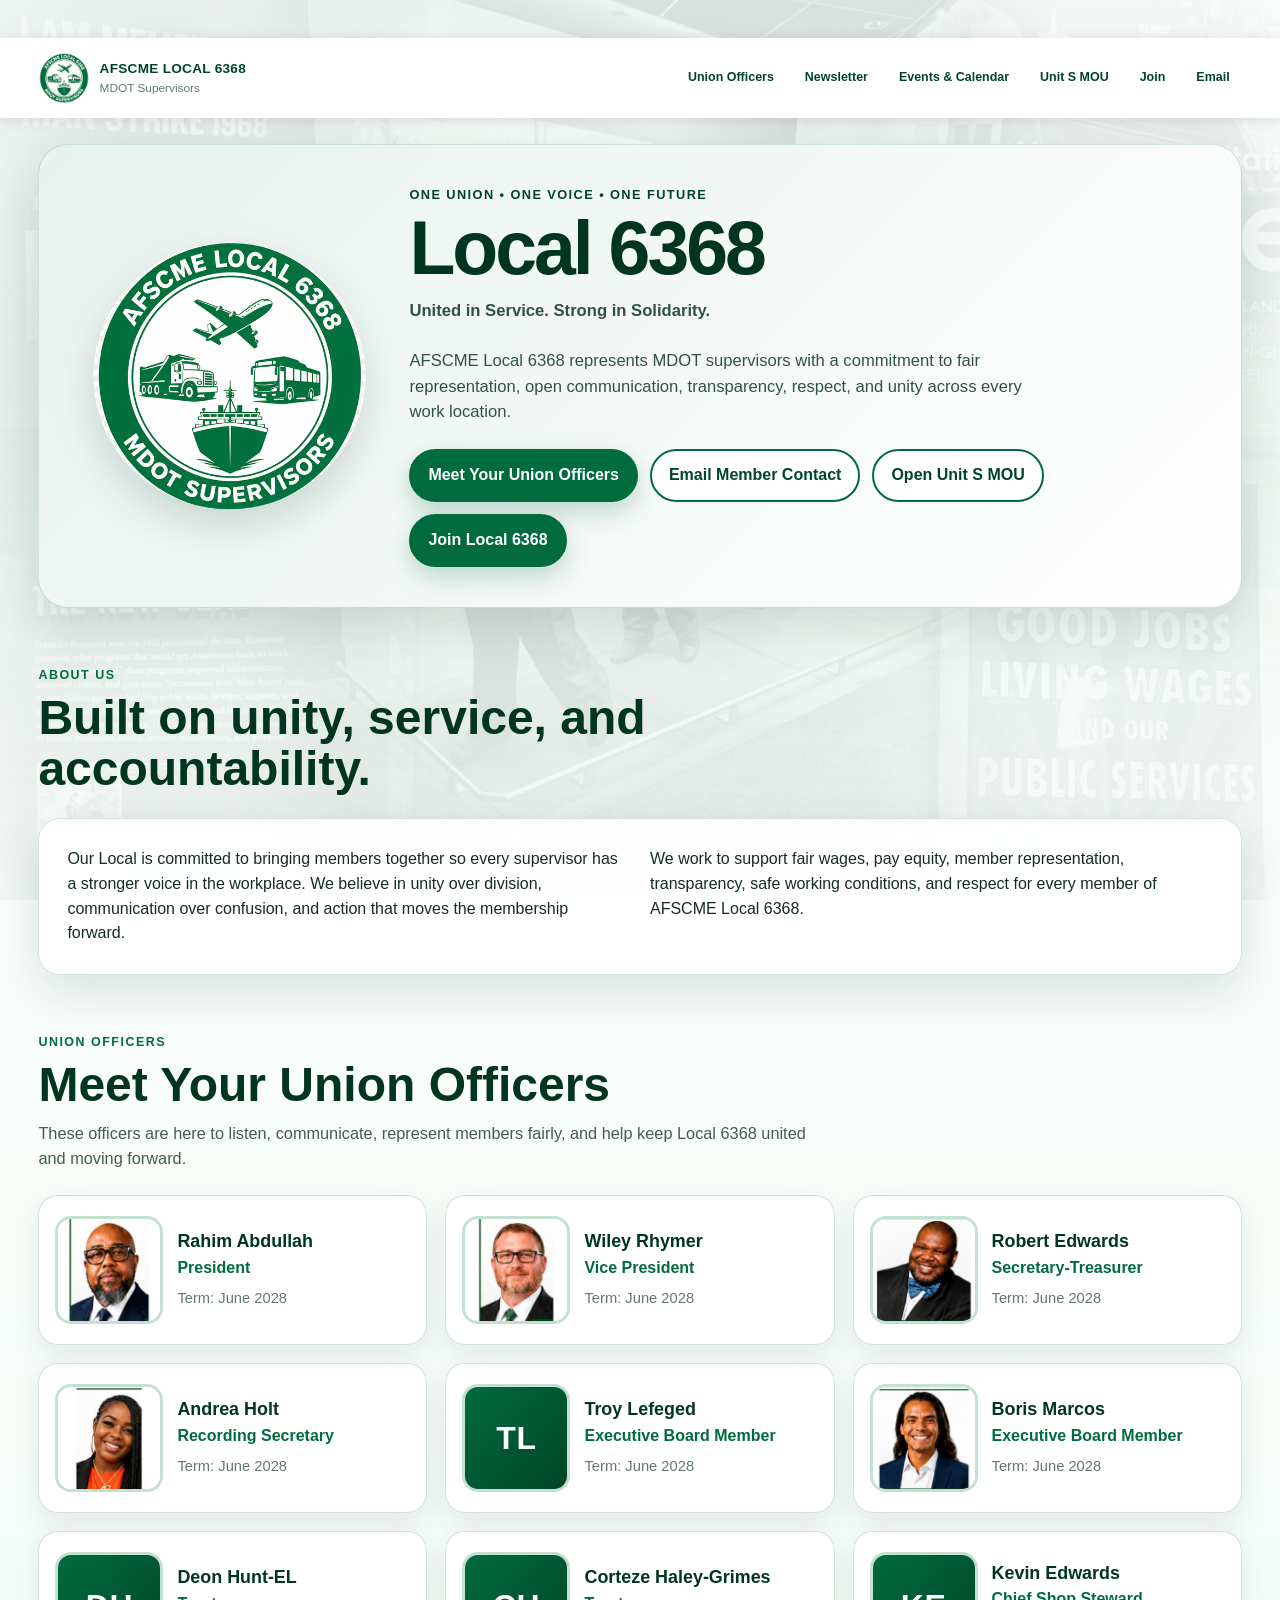
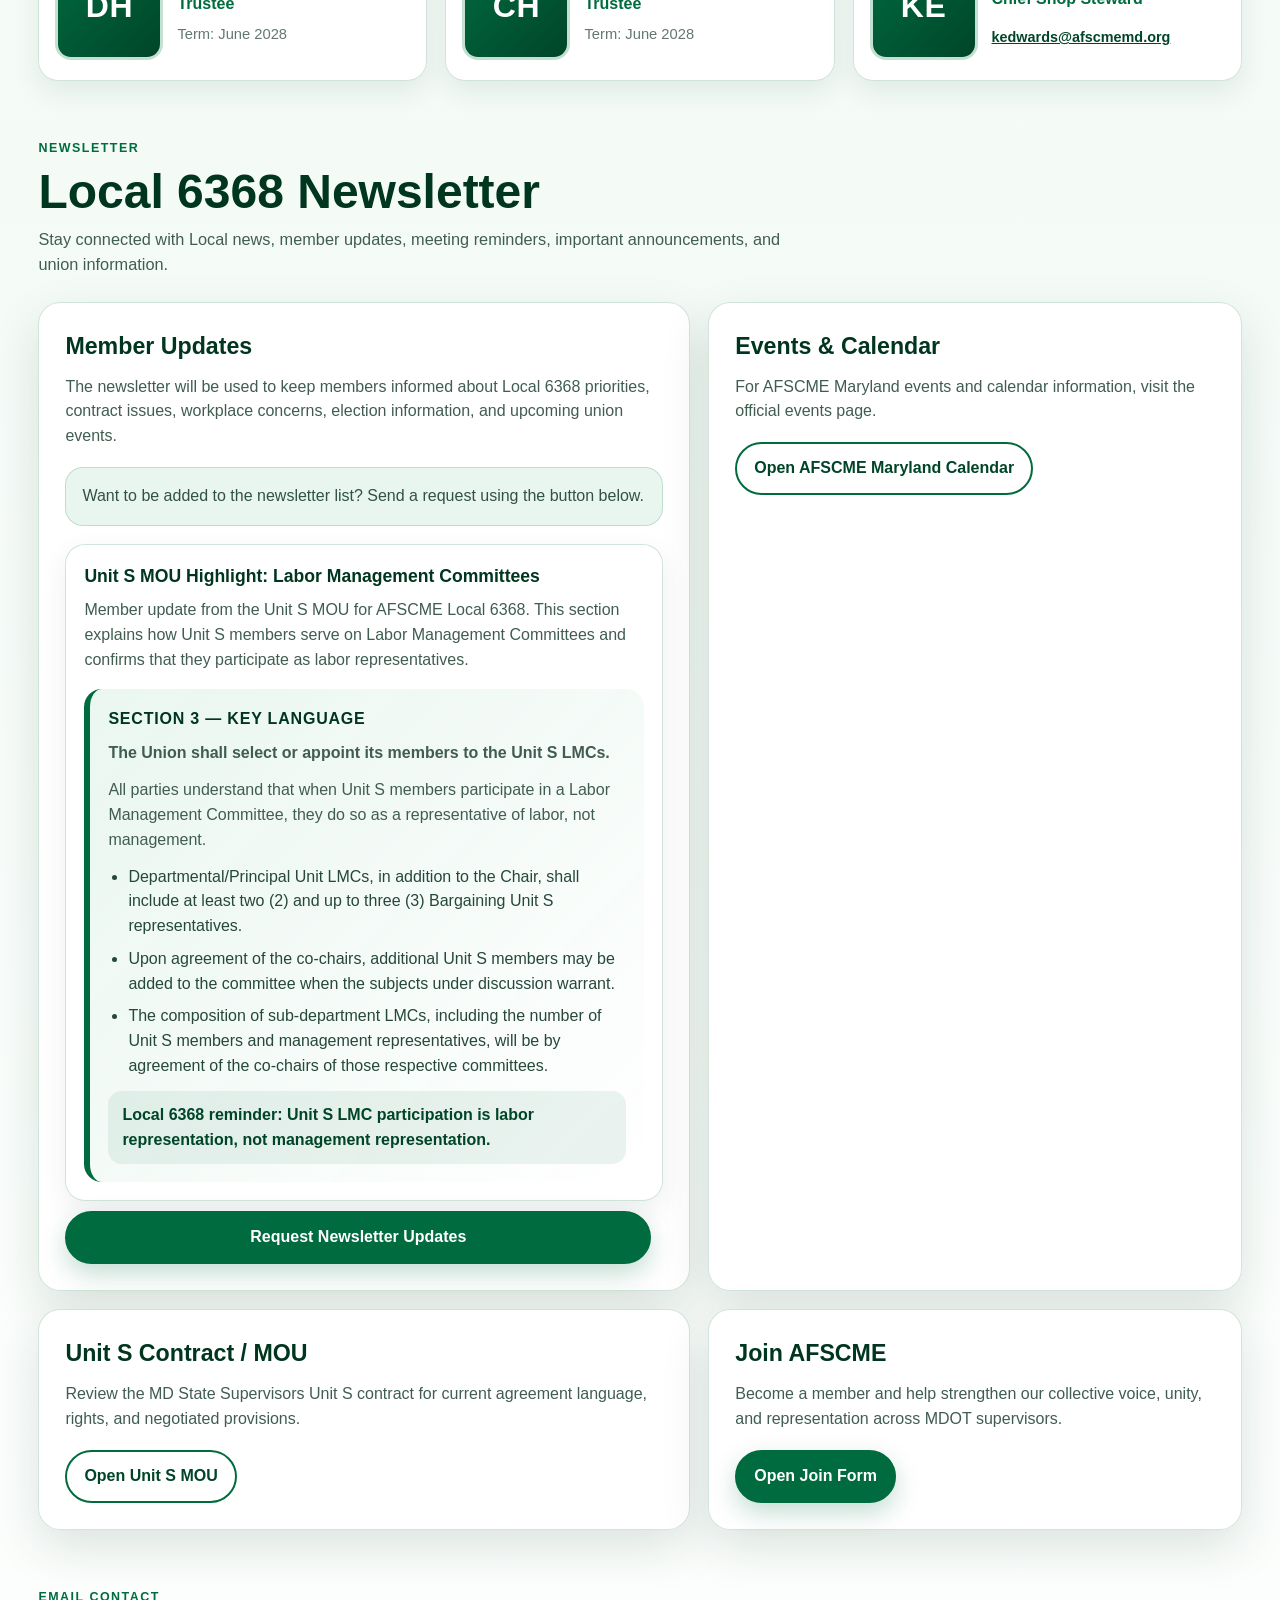
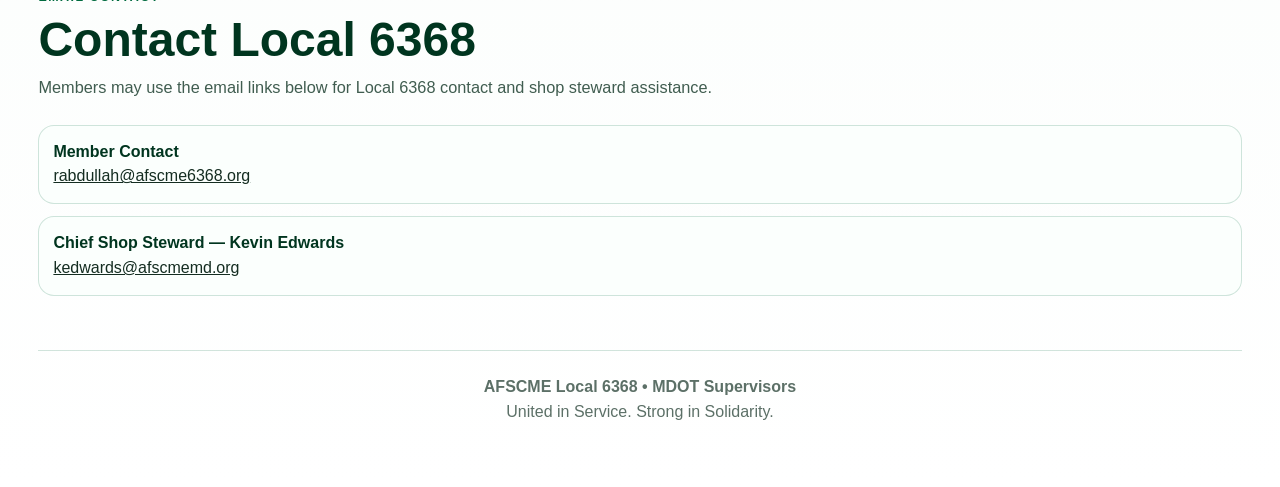
==== index.html @ 73cd6472 "first commit" ====
<!DOCTYPE html>
<html lang="en">
<head>
  <meta charset="utf-8">
  <meta name="viewport" content="width=device-width, initial-scale=1">
  <meta name="description" content="AFSCME Local 6368 MDOT Supervisors landing page with officers, newsletter, events calendar, and member contact information.">
  <title>AFSCME Local 6368 | MDOT Supervisors</title>
  <link rel="stylesheet" href="styles.css">
</head>
<body>
  <div class="page">
    <header class="topbar">
      <div class="topbar-inner">
        <a class="brand" href="#top" aria-label="AFSCME Local 6368 home">
          <img src="[data-uri]" alt="AFSCME Local 6368 MDOT Supervisors logo">
          <span><strong>AFSCME Local 6368</strong><span>MDOT Supervisors</span></span>
        </a>
        <nav aria-label="Main navigation">
          <a href="#officers">Union Officers</a>
          <a href="#newsletter">Newsletter</a>
          <a href="https://afscmemd.org/calendar-events" target="_blank" rel="noopener">Events & Calendar</a>
          <a href="https://afscmemd.org/system/files/2025-12/MD-State-Supervisors_Unit-S_Contract.pdf" target="_blank" rel="noopener">Unit S MOU</a>
          <a href="https://afscmemd.formstack.com/forms/join" target="_blank" rel="noopener">Join</a>
          <a href="#contact">Email</a>
        </nav>
      </div>
    </header>

    <main id="top">
      <section class="hero" aria-labelledby="main-title">
        <img class="hero-logo" src="[data-uri]" alt="AFSCME Local 6368 MDOT Supervisors logo">
        <div>
          <div class="eyebrow">One Union • One Voice • One Future</div>
          <h1 id="main-title">Local 6368</h1>
          <p class="slogan">United in Service. Strong in Solidarity.</p>
          <p>AFSCME Local 6368 represents MDOT supervisors with a commitment to fair representation, open communication, transparency, respect, and unity across every work location.</p>
          <div class="button-row">
            <a class="button primary" href="#officers">Meet Your Union Officers</a>
            <a class="button secondary" href="mailto:rabdullah@afscme6368.org">Email Member Contact</a>
            <a class="button secondary" href="https://afscmemd.org/system/files/2025-12/MD-State-Supervisors_Unit-S_Contract.pdf" target="_blank" rel="noopener">Open Unit S MOU</a>
            <a class="button primary" href="https://afscmemd.formstack.com/forms/join" target="_blank" rel="noopener">Join Local 6368</a>
          </div>
        </div>
      </section>

      <section id="about" aria-labelledby="about-title">
        <div class="section-head">
          <span class="section-label">About Us</span>
          <h2 id="about-title">Built on unity, service, and accountability.</h2>
        </div>
        <div class="about-card card">
          <p>Our Local is committed to bringing members together so every supervisor has a stronger voice in the workplace. We believe in unity over division, communication over confusion, and action that moves the membership forward.</p>
          <p>We work to support fair wages, pay equity, member representation, transparency, safe working conditions, and respect for every member of AFSCME Local 6368.</p>
        </div>
      </section>

      <section id="officers" aria-labelledby="officers-title">
        <div class="section-head">
          <span class="section-label">Union Officers</span>
          <h2 id="officers-title">Meet Your Union Officers</h2>
          <p>These officers are here to listen, communicate, represent members fairly, and help keep Local 6368 united and moving forward.</p>
        </div>
        <div class="officer-grid">
          <article class="officer-card">
            <div class="photo-wrap"><img src="[data-uri]" alt="Rahim Abdullah" loading="lazy"></div>
            <div class="officer-text">
              <h3>Rahim Abdullah</h3>
              <p class="role">President</p>
              <p class="term">Term: June 2028</p>
              
            </div>
          </article>
<article class="officer-card">
            <div class="photo-wrap"><img src="[data-uri]" alt="Wiley Rhymer" loading="lazy"></div>
            <div class="officer-text">
              <h3>Wiley Rhymer</h3>
              <p class="role">Vice President</p>
              <p class="term">Term: June 2028</p>
              
            </div>
          </article>
<article class="officer-card">
            <div class="photo-wrap"><img src="[data-uri]" alt="Robert Edwards" loading="lazy"></div>
            <div class="officer-text">
              <h3>Robert Edwards</h3>
              <p class="role">Secretary-Treasurer</p>
              <p class="term">Term: June 2028</p>
              
            </div>
          </article>
<article class="officer-card">
            <div class="photo-wrap"><img src="[data-uri]" alt="Andrea Holt" loading="lazy"></div>
            <div class="officer-text">
              <h3>Andrea Holt</h3>
              <p class="role">Recording Secretary</p>
              <p class="term">Term: June 2028</p>
              
            </div>
          </article>
<article class="officer-card">
            <div class="photo-wrap"><div class="initials" aria-hidden="true">TL</div></div>
            <div class="officer-text">
              <h3>Troy Lefeged</h3>
              <p class="role">Executive Board Member</p>
              <p class="term">Term: June 2028</p>
              
            </div>
          </article>
<article class="officer-card">
            <div class="photo-wrap"><img src="[data-uri]" alt="Boris Marcos" loading="lazy"></div>
            <div class="officer-text">
              <h3>Boris Marcos</h3>
              <p class="role">Executive Board Member</p>
              <p class="term">Term: June 2028</p>
              
            </div>
          </article>
<article class="officer-card">
            <div class="photo-wrap"><div class="initials" aria-hidden="true">DH</div></div>
            <div class="officer-text">
              <h3>Deon Hunt-EL</h3>
              <p class="role">Trustee</p>
              <p class="term">Term: June 2028</p>
              
            </div>
          </article>
<article class="officer-card">
            <div class="photo-wrap"><div class="initials" aria-hidden="true">CH</div></div>
            <div class="officer-text">
              <h3>Corteze Haley-Grimes</h3>
              <p class="role">Trustee</p>
              <p class="term">Term: June 2028</p>
              
            </div>
          </article>
<article class="officer-card">
            <div class="photo-wrap"><div class="initials" aria-hidden="true">KE</div></div>
            <div class="officer-text">
              <h3>Kevin Edwards</h3>
              <p class="role">Chief Shop Steward</p>
              <a class="officer-email" href="mailto:kedwards@afscmemd.org">kedwards@afscmemd.org</a>
            </div>
          </article>
        </div>
      </section>

      <section id="newsletter" aria-labelledby="newsletter-title">
        <div class="section-head">
          <span class="section-label">Newsletter</span>
          <h2 id="newsletter-title">Local 6368 Newsletter</h2>
          <p>Stay connected with Local news, member updates, meeting reminders, important announcements, and union information.</p>
        </div>
        <div class="info-grid">
          <div class="panel card">
            <h3>Member Updates</h3>
            <p>The newsletter will be used to keep members informed about Local 6368 priorities, contract issues, workplace concerns, election information, and upcoming union events.</p>
            <div class="newsletter-note">Want to be added to the newsletter list? Send a request using the button below.</div>

        <div class="newsletter-feature">
          <h4>Unit S MOU Highlight: Labor Management Committees</h4>
          <p>
            Member update from the Unit S MOU for AFSCME Local 6368. This section explains how Unit S members serve on Labor Management Committees and confirms that they participate as labor representatives.
          </p>
          <div class="mou-extract">
            <h5>Section 3 — Key Language</h5>
            <p><strong>The Union shall select or appoint its members to the Unit S LMCs.</strong></p>
            <p>All parties understand that when Unit S members participate in a Labor Management Committee, they do so as a representative of labor, not management.</p>
            <ul class="mou-points">
              <li>Departmental/Principal Unit LMCs, in addition to the Chair, shall include at least two (2) and up to three (3) Bargaining Unit S representatives.</li>
              <li>Upon agreement of the co-chairs, additional Unit S members may be added to the committee when the subjects under discussion warrant.</li>
              <li>The composition of sub-department LMCs, including the number of Unit S members and management representatives, will be by agreement of the co-chairs of those respective committees.</li>
            </ul>
            <div class="mou-note">Local 6368 reminder: Unit S LMC participation is labor representation, not management representation.</div>
          </div>
        </div>

            <div class="newsletter-box">
              <a class="button primary" href="mailto:rabdullah@afscme6368.org?subject=Local%206368%20Newsletter%20Request&body=Please%20add%20me%20to%20the%20AFSCME%20Local%206368%20newsletter%20list.">Request Newsletter Updates</a>
            </div>
          </div>
          <div class="panel card">
            <h3>Events & Calendar</h3>
            <p>For AFSCME Maryland events and calendar information, visit the official events page.</p>
            <a class="button secondary" href="https://afscmemd.org/calendar-events" target="_blank" rel="noopener">Open AFSCME Maryland Calendar</a>
          </div>
          <div class="panel card">
            <h3>Unit S Contract / MOU</h3>
            <p>Review the MD State Supervisors Unit S contract for current agreement language, rights, and negotiated provisions.</p>
            <a class="button secondary" href="https://afscmemd.org/system/files/2025-12/MD-State-Supervisors_Unit-S_Contract.pdf" target="_blank" rel="noopener">Open Unit S MOU</a>
          </div>
          <div class="panel card">
            <h3>Join AFSCME</h3>
            <p>Become a member and help strengthen our collective voice, unity, and representation across MDOT supervisors.</p>
            <a class="button primary" href="https://afscmemd.formstack.com/forms/join" target="_blank" rel="noopener">Open Join Form</a>
          </div>
        </div>
      </section>

      <section id="contact" aria-labelledby="contact-title">
        <div class="section-head">
          <span class="section-label">Email Contact</span>
          <h2 id="contact-title">Contact Local 6368</h2>
          <p>Members may use the email links below for Local 6368 contact and shop steward assistance.</p>
        </div>
        <div class="contact-list">
          <div class="contact-item">
            <strong>Member Contact</strong>
            <a href="mailto:rabdullah@afscme6368.org">rabdullah@afscme6368.org</a>
          </div>
          <div class="contact-item">
            <strong>Chief Shop Steward — Kevin Edwards</strong>
            <a href="mailto:kedwards@afscmemd.org">kedwards@afscmemd.org</a>
          </div>
        </div>
      </section>
    </main>

    <footer>
      <strong>AFSCME Local 6368 • MDOT Supervisors</strong><br>
      United in Service. Strong in Solidarity.
    </footer>
  </div>
</body>
</html>
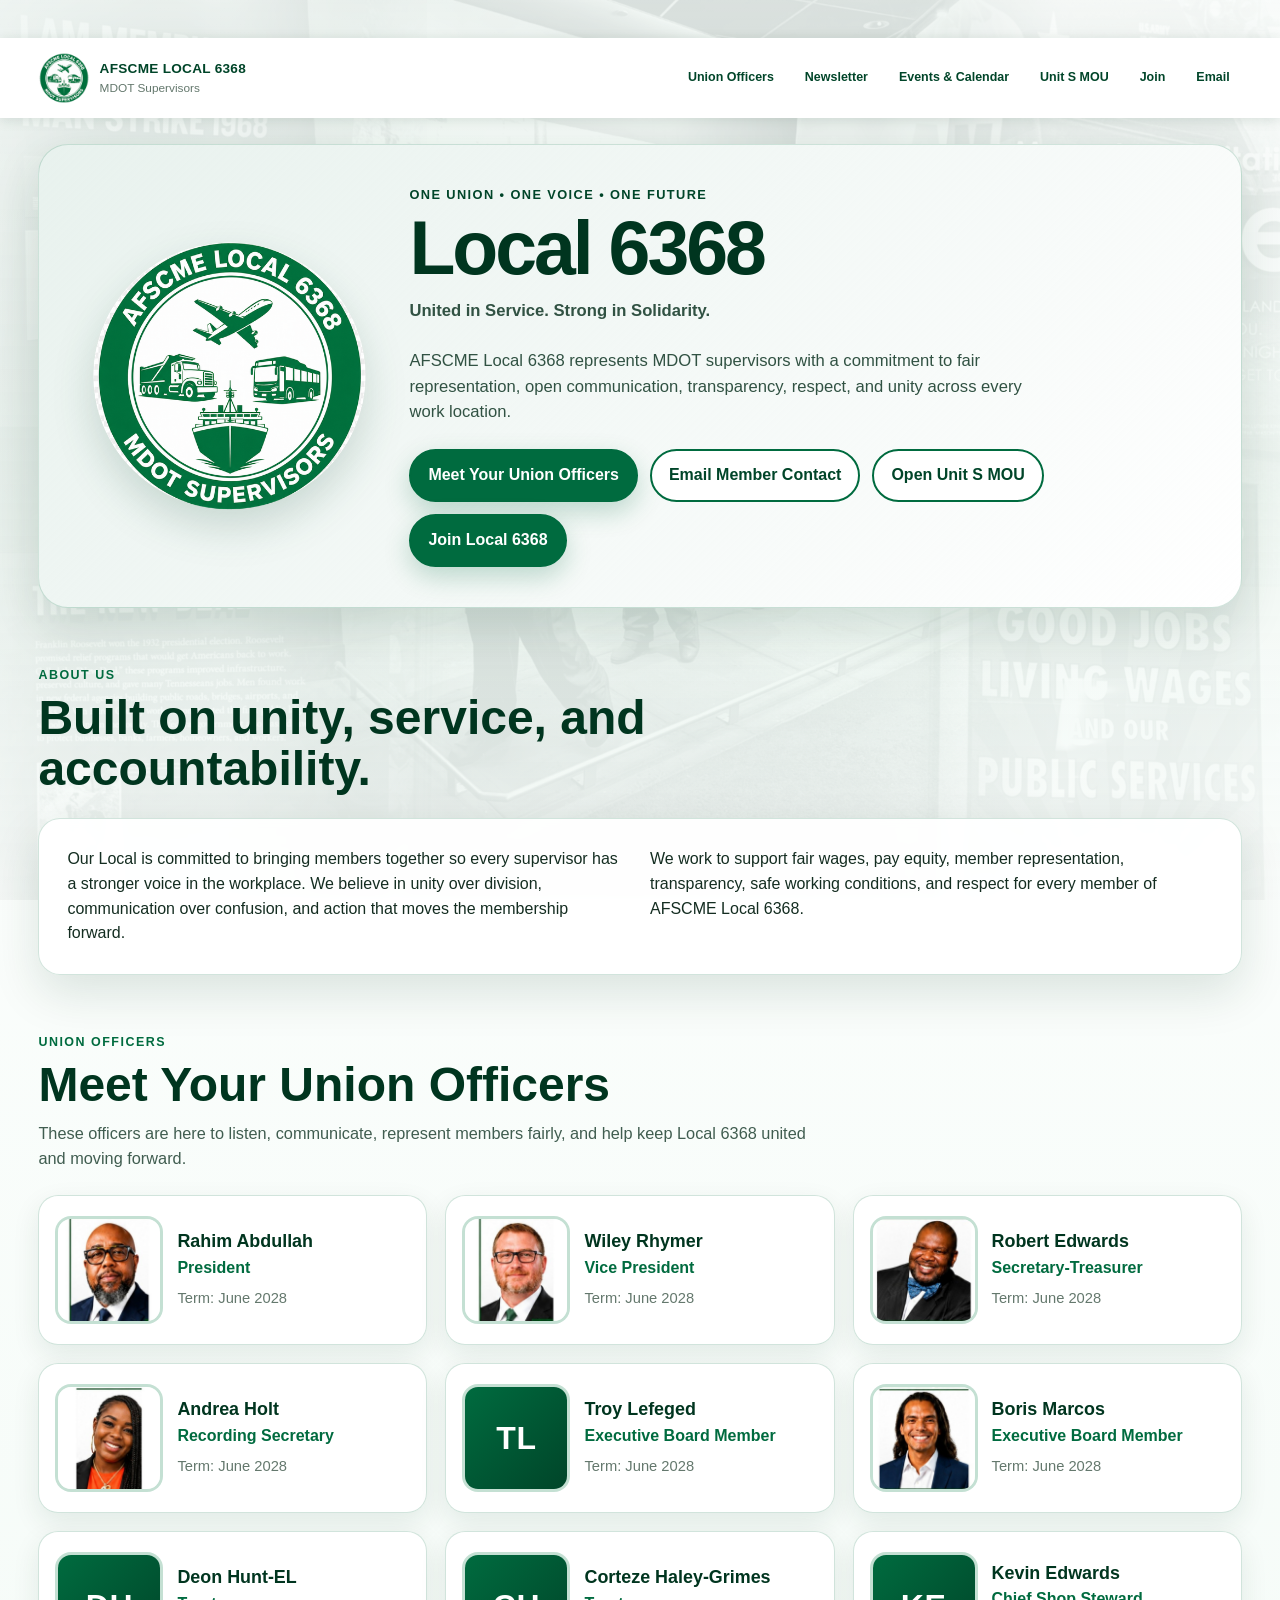
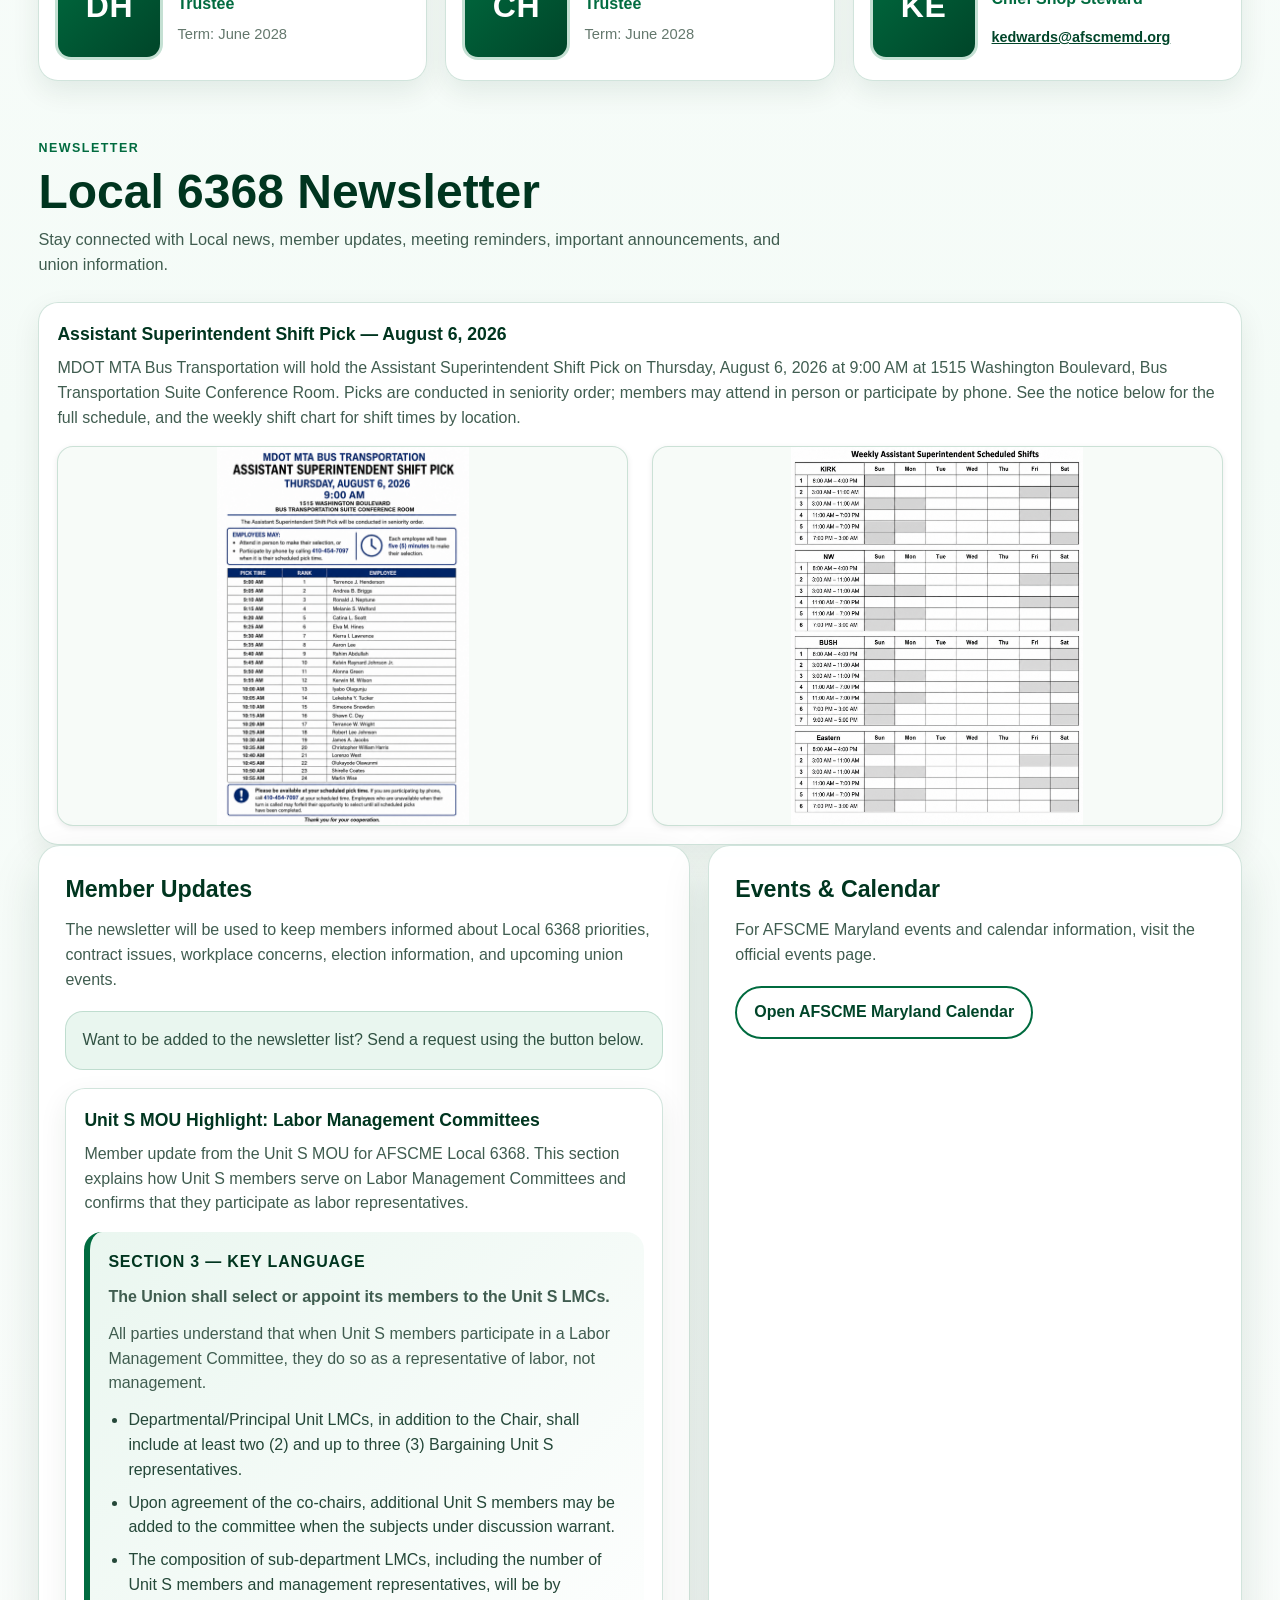
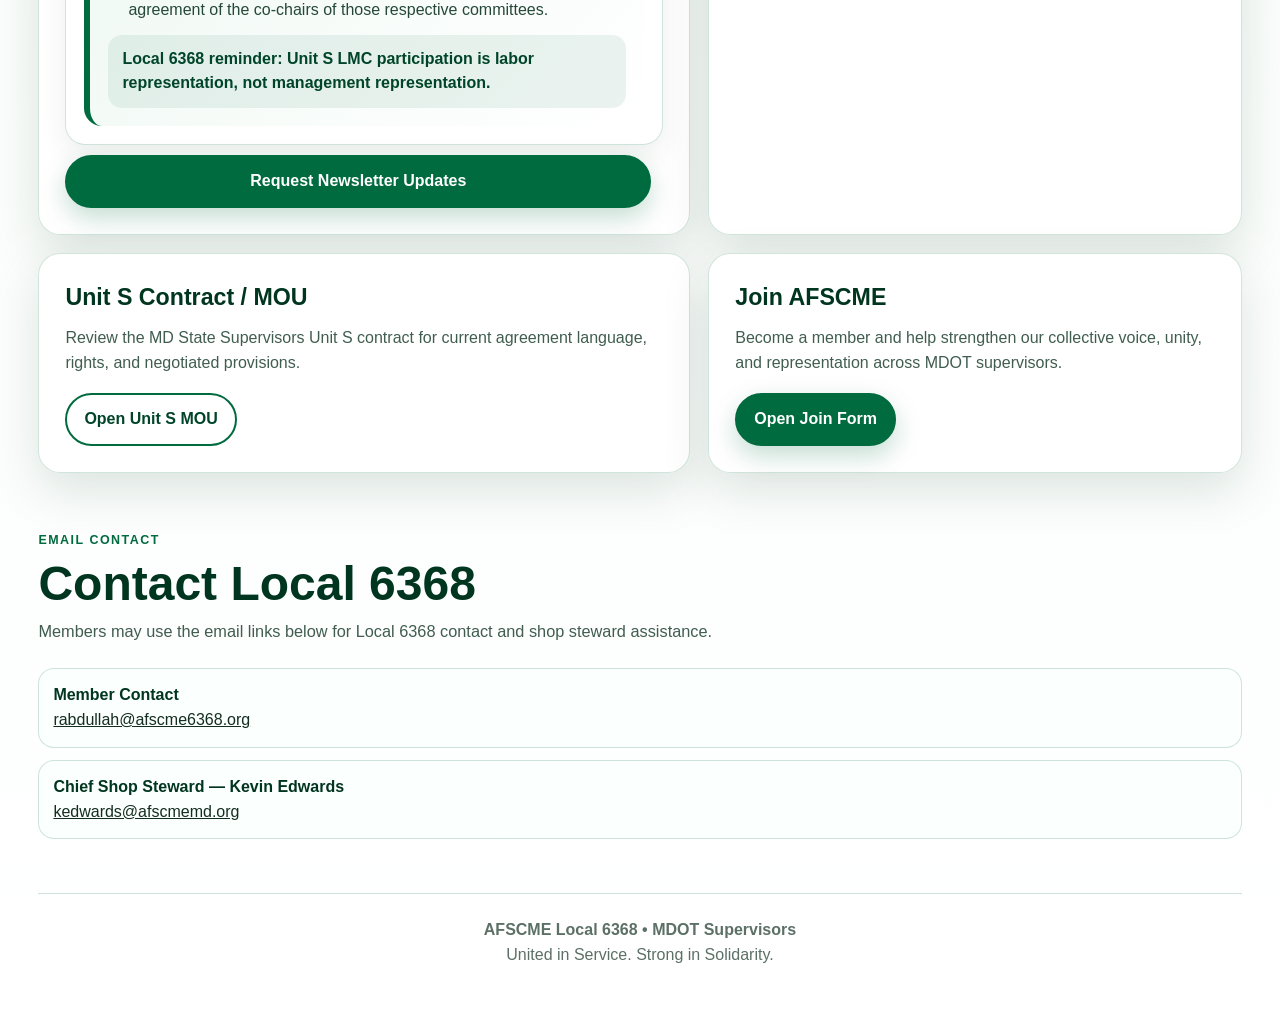
==== commit 2e019c06: "FEAT : Assistant Superintendent Shift Pick" ====
--- a/index.html
+++ b/index.html
@@ -150,6 +150,23 @@
           <h2 id="newsletter-title">Local 6368 Newsletter</h2>
           <p>Stay connected with Local news, member updates, meeting reminders, important announcements, and union information.</p>
         </div>
+
+        <div class="newsletter-feature">
+          <h4>Assistant Superintendent Shift Pick — August 6, 2026</h4>
+          <p>
+            MDOT MTA Bus Transportation will hold the Assistant Superintendent Shift Pick on Thursday, August 6, 2026 at 9:00 AM at 1515 Washington Boulevard, Bus Transportation Suite Conference Room. Picks are conducted in seniority order; members may attend in person or participate by phone. See the notice below for the full schedule, and the weekly shift chart for shift times by location.
+          </p>
+          <div class="flyer-gallery">
+            <img src="assets/shift-pick-notice-aug6-2026.png" alt="MDOT MTA Bus Transportation Assistant Superintendent Shift Pick notice for Thursday, August 6, 2026, 9:00 AM, listing pick times, ranks, and employee names" class="flyer-image" onclick="openLightbox(this.src, this.alt)">
+            <img src="assets/weekly-assistant-superintendent-shifts.png" alt="Weekly Assistant Superintendent Scheduled Shifts table showing shift times by day for Kirk, NW, Bush, and Eastern locations" class="flyer-image" onclick="openLightbox(this.src, this.alt)">
+          </div>
+        </div>
+
+        <div id="flyer-lightbox" class="lightbox-overlay" onclick="closeLightbox()">
+          <span class="lightbox-close" onclick="closeLightbox()">&times;</span>
+          <img id="lightbox-img" class="lightbox-content" src="" alt="">
+        </div>
+
         <div class="info-grid">
           <div class="panel card">
             <h3>Member Updates</h3>
@@ -220,5 +237,25 @@
       United in Service. Strong in Solidarity.
     </footer>
   </div>
+  <script>
+    function openLightbox(src, alt) {
+      var overlay = document.getElementById('flyer-lightbox');
+      var img = document.getElementById('lightbox-img');
+      img.src = src;
+      img.alt = alt;
+      overlay.classList.add('active');
+      document.body.style.overflow = 'hidden';
+    }
+
+    function closeLightbox() {
+      var overlay = document.getElementById('flyer-lightbox');
+      overlay.classList.remove('active');
+      document.body.style.overflow = '';
+    }
+
+    document.addEventListener('keydown', function (e) {
+      if (e.key === 'Escape') closeLightbox();
+    });
+  </script>
 </body>
-</html>
+</html>
--- a/styles.css
+++ b/styles.css
@@ -208,4 +208,63 @@
   .officer-card { min-height:130px; padding:14px; }
   .photo-wrap { flex-basis:92px; width:92px; height:92px; border-radius:14px; }
   .newsletter-box { grid-template-columns:1fr; }
+}
+
+.flyer-gallery {
+  display: grid;
+  grid-template-columns: repeat(auto-fit, minmax(280px, 1fr));
+  gap: 1.5rem;
+  margin-top: 1rem;
+}
+
+.flyer-image {
+  width: 100%;
+  height: auto;
+  border-radius: 8px;
+  border: 1px solid rgba(0, 0, 0, 0.1);
+  box-shadow: 0 2px 6px rgba(0, 0, 0, 0.08);
+  transition: transform 0.15s ease, box-shadow 0.15s ease;
+  display: block;
+  cursor: zoom-in;
+}
+
+.flyer-image:hover {
+  transform: scale(1.02);
+  box-shadow: 0 4px 12px rgba(0, 0, 0, 0.15);
+}
+
+.lightbox-overlay {
+  display: none;
+  position: fixed;
+  top: 0;
+  left: 0;
+  width: 100%;
+  height: 100%;
+  background: rgba(0, 0, 0, 0.85);
+  z-index: 1000;
+  align-items: center;
+  justify-content: center;
+  padding: 2rem;
+  box-sizing: border-box;
+}
+
+.lightbox-overlay.active {
+  display: flex;
+}
+
+.lightbox-content {
+  max-width: 90vw;
+  max-height: 90vh;
+  border-radius: 6px;
+  box-shadow: 0 8px 30px rgba(0, 0, 0, 0.5);
+}
+
+.lightbox-close {
+  position: absolute;
+  top: 1.5rem;
+  right: 2rem;
+  color: #fff;
+  font-size: 2.5rem;
+  cursor: pointer;
+  line-height: 1;
 }
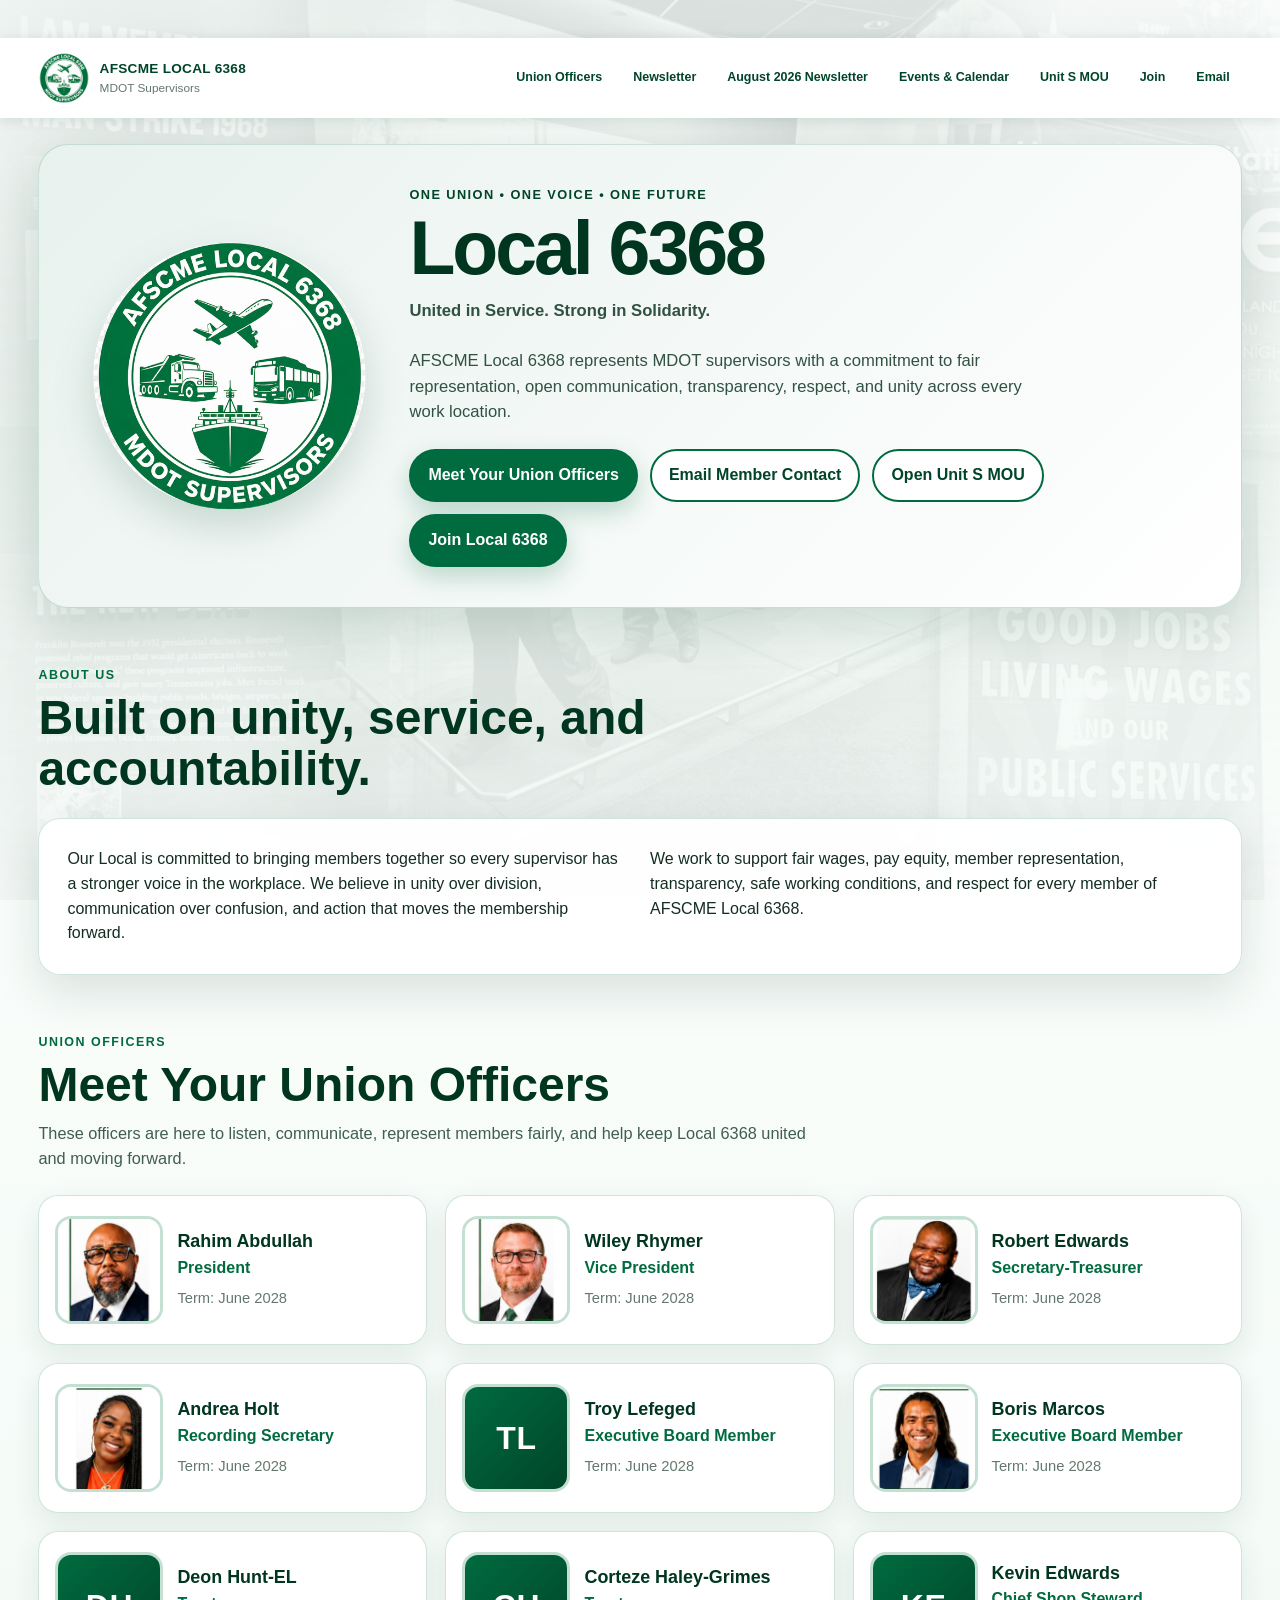
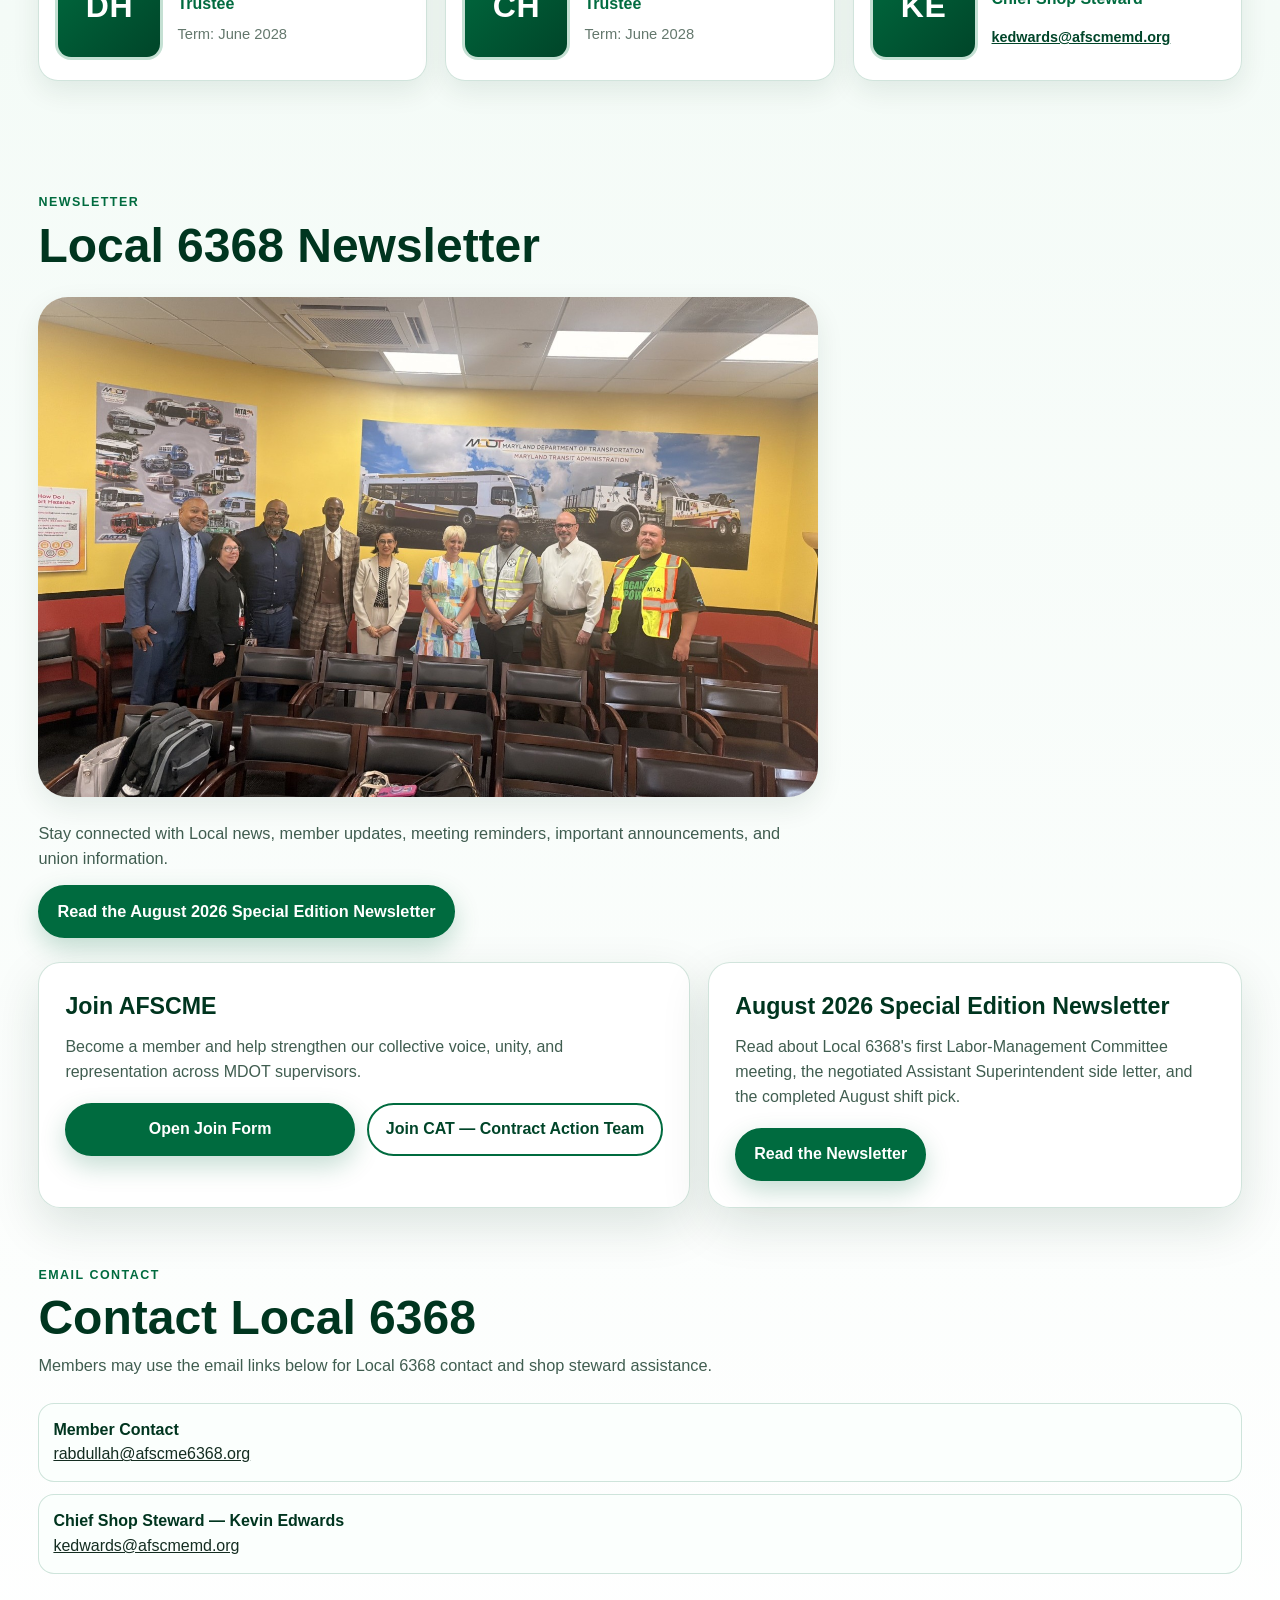
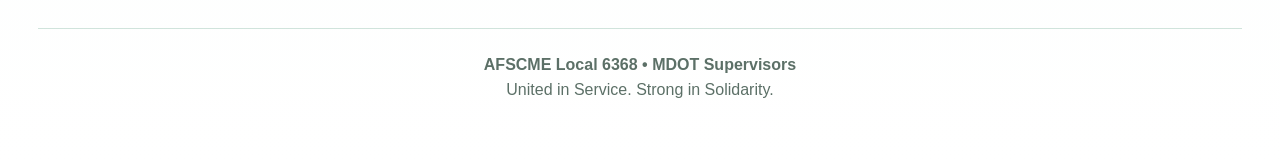
==== commit 51fed239: "FEAT: August 2026 Newsletter" ====
--- a/index.html
+++ b/index.html
@@ -18,6 +18,7 @@
         <nav aria-label="Main navigation">
           <a href="#officers">Union Officers</a>
           <a href="#newsletter">Newsletter</a>
+          <a href="newsletter-august-2026.html">August 2026 Newsletter</a>
           <a href="https://afscmemd.org/calendar-events" target="_blank" rel="noopener">Events & Calendar</a>
           <a href="https://afscmemd.org/system/files/2025-12/MD-State-Supervisors_Unit-S_Contract.pdf" target="_blank" rel="noopener">Unit S MOU</a>
           <a href="https://afscmemd.formstack.com/forms/join" target="_blank" rel="noopener">Join</a>
@@ -145,70 +146,38 @@
       </section>
 
       <section id="newsletter" aria-labelledby="newsletter-title">
-        <div class="section-head">
-          <span class="section-label">Newsletter</span>
-          <h2 id="newsletter-title">Local 6368 Newsletter</h2>
-          <p>Stay connected with Local news, member updates, meeting reminders, important announcements, and union information.</p>
-        </div>
-
-        <div class="newsletter-feature">
-          <h4>Assistant Superintendent Shift Pick — August 6, 2026</h4>
-          <p>
-            MDOT MTA Bus Transportation will hold the Assistant Superintendent Shift Pick on Thursday, August 6, 2026 at 9:00 AM at 1515 Washington Boulevard, Bus Transportation Suite Conference Room. Picks are conducted in seniority order; members may attend in person or participate by phone. See the notice below for the full schedule, and the weekly shift chart for shift times by location.
+        <section id="newsletter" aria-labelledby="newsletter-title">     
+        <div class="section-head">       
+         <span class="section-label">Newsletter</span>          
+          <h2 id="newsletter-title">Local 6368 Newsletter</h2>          
+          <img src="assets/first-lmc-meeting.jpg" alt="Union and MDOT MTA representatives at Local 6368's first Labor-Management Committee meeting" style="max-width:100%; border-radius:30px; margin:16px 0; box-shadow:0 10px 28px rgba(0,53,31,.09);">         
+           <p>Stay connected with Local news, member updates, meeting reminders, important announcements, and union information.</p>
+          <p style="margin-top:14px;">
+            <a class="button primary" href="newsletter-august-2026.html">Read the August 2026 Special Edition Newsletter</a>
           </p>
-          <div class="flyer-gallery">
-            <img src="assets/shift-pick-notice-aug6-2026.png" alt="MDOT MTA Bus Transportation Assistant Superintendent Shift Pick notice for Thursday, August 6, 2026, 9:00 AM, listing pick times, ranks, and employee names" class="flyer-image" onclick="openLightbox(this.src, this.alt)">
-            <img src="assets/weekly-assistant-superintendent-shifts.png" alt="Weekly Assistant Superintendent Scheduled Shifts table showing shift times by day for Kirk, NW, Bush, and Eastern locations" class="flyer-image" onclick="openLightbox(this.src, this.alt)">
-          </div>
-        </div>
+        </div>
+
 
         <div id="flyer-lightbox" class="lightbox-overlay" onclick="closeLightbox()">
           <span class="lightbox-close" onclick="closeLightbox()">&times;</span>
           <img id="lightbox-img" class="lightbox-content" src="" alt="">
         </div>
 
+       
+
         <div class="info-grid">
-          <div class="panel card">
-            <h3>Member Updates</h3>
-            <p>The newsletter will be used to keep members informed about Local 6368 priorities, contract issues, workplace concerns, election information, and upcoming union events.</p>
-            <div class="newsletter-note">Want to be added to the newsletter list? Send a request using the button below.</div>
-
-        <div class="newsletter-feature">
-          <h4>Unit S MOU Highlight: Labor Management Committees</h4>
-          <p>
-            Member update from the Unit S MOU for AFSCME Local 6368. This section explains how Unit S members serve on Labor Management Committees and confirms that they participate as labor representatives.
-          </p>
-          <div class="mou-extract">
-            <h5>Section 3 — Key Language</h5>
-            <p><strong>The Union shall select or appoint its members to the Unit S LMCs.</strong></p>
-            <p>All parties understand that when Unit S members participate in a Labor Management Committee, they do so as a representative of labor, not management.</p>
-            <ul class="mou-points">
-              <li>Departmental/Principal Unit LMCs, in addition to the Chair, shall include at least two (2) and up to three (3) Bargaining Unit S representatives.</li>
-              <li>Upon agreement of the co-chairs, additional Unit S members may be added to the committee when the subjects under discussion warrant.</li>
-              <li>The composition of sub-department LMCs, including the number of Unit S members and management representatives, will be by agreement of the co-chairs of those respective committees.</li>
-            </ul>
-            <div class="mou-note">Local 6368 reminder: Unit S LMC participation is labor representation, not management representation.</div>
-          </div>
-        </div>
-
-            <div class="newsletter-box">
-              <a class="button primary" href="mailto:rabdullah@afscme6368.org?subject=Local%206368%20Newsletter%20Request&body=Please%20add%20me%20to%20the%20AFSCME%20Local%206368%20newsletter%20list.">Request Newsletter Updates</a>
-            </div>
-          </div>
-          <div class="panel card">
-            <h3>Events & Calendar</h3>
-            <p>For AFSCME Maryland events and calendar information, visit the official events page.</p>
-            <a class="button secondary" href="https://afscmemd.org/calendar-events" target="_blank" rel="noopener">Open AFSCME Maryland Calendar</a>
-          </div>
-          <div class="panel card">
-            <h3>Unit S Contract / MOU</h3>
-            <p>Review the MD State Supervisors Unit S contract for current agreement language, rights, and negotiated provisions.</p>
-            <a class="button secondary" href="https://afscmemd.org/system/files/2025-12/MD-State-Supervisors_Unit-S_Contract.pdf" target="_blank" rel="noopener">Open Unit S MOU</a>
-          </div>
           <div class="panel card">
             <h3>Join AFSCME</h3>
             <p>Become a member and help strengthen our collective voice, unity, and representation across MDOT supervisors.</p>
-            <a class="button primary" href="https://afscmemd.formstack.com/forms/join" target="_blank" rel="noopener">Open Join Form</a>
+            <div class="newsletter-box">
+              <a class="button primary" href="https://afscmemd.formstack.com/forms/join" target="_blank" rel="noopener">Open Join Form</a>
+              <a class="button secondary" href="join-cat.html">Join CAT — Contract Action Team</a>
+            </div>
+          </div>
+          <div class="panel card">
+            <h3>August 2026 Special Edition Newsletter</h3>
+            <p>Read about Local 6368's first Labor-Management Committee meeting, the negotiated Assistant Superintendent side letter, and the completed August shift pick.</p>
+            <a class="button primary" href="newsletter-august-2026.html">Read the Newsletter</a>
           </div>
         </div>
       </section>
--- a/styles.css
+++ b/styles.css
@@ -142,7 +142,7 @@
   margin:0 0 14px;
   color:#405d50;
 }
-.newsletter-feature img {
+.newsletter-feature img:not(.flyer-image) {
   width:100%;
   max-height:380px;
   object-fit:contain;
@@ -219,7 +219,9 @@
 
 .flyer-image {
   width: 100%;
-  height: auto;
+  height: 420px;
+  object-fit: contain;
+  background: #f7fbf8;
   border-radius: 8px;
   border: 1px solid rgba(0, 0, 0, 0.1);
   box-shadow: 0 2px 6px rgba(0, 0, 0, 0.08);
